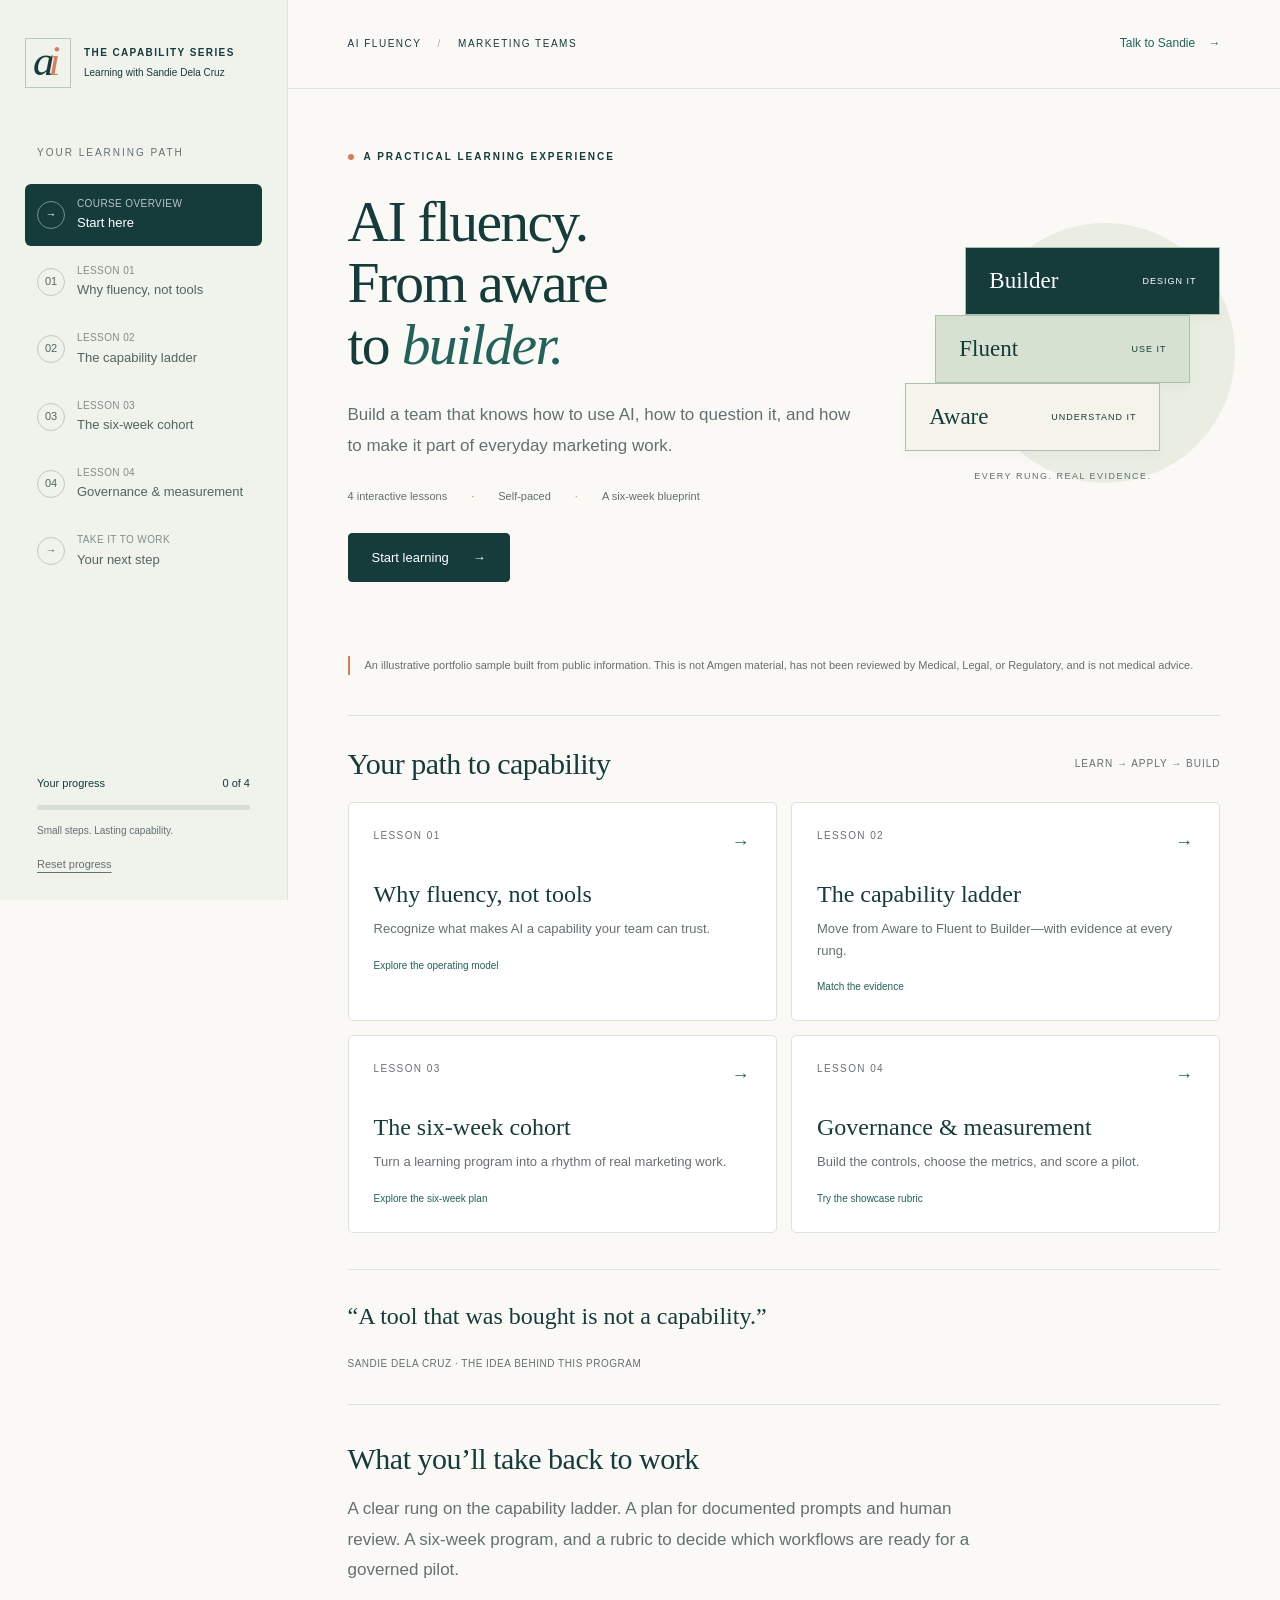
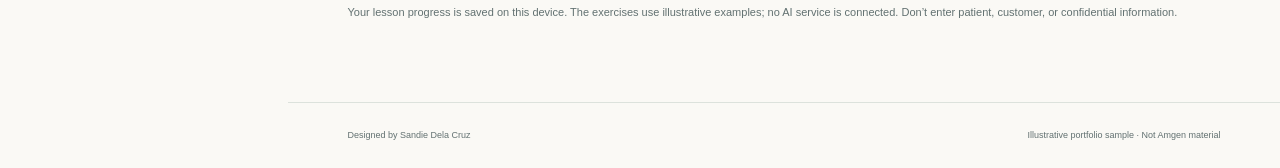
==== index.html @ 2adf2a3f "Add interactive AI fluency course ready for GitHub Pages" ====
<!doctype html>
<html lang="en">
<head>
  <meta charset="utf-8">
  <meta name="viewport" content="width=device-width, initial-scale=1">
  <meta name="theme-color" content="#153b3b">
  <meta name="description" content="An interactive learning experience for marketing teams: build AI fluency through practical workflows, human review, and measurable outcomes.">
  <title>AI Fluency for Marketing Teams · Sandie Dela Cruz</title>
  <link rel="stylesheet" href="styles.css">
  <script src="course.js" defer></script>
</head>
<body>
  <a class="skip-link" href="#main">Skip to lesson</a>
  <aside class="sidebar" aria-label="Course navigation">
    <a class="brand" href="#overview" aria-label="AI Fluency course overview"><span class="brand-mark" aria-hidden="true">a<span>i</span></span><span>THE CAPABILITY SERIES<small>Learning with Sandie Dela Cruz</small></span></a>
    <div class="course-label">YOUR LEARNING PATH</div>
    <nav id="lesson-nav" aria-label="Lessons"></nav>
    <div class="sidebar-bottom">
      <div class="progress-label"><span>Your progress</span><strong id="progress-count">0 of 4</strong></div>
      <progress id="course-progress" max="4" value="0" aria-label="Lessons completed"></progress>
      <p>Small steps. Lasting capability.</p>
      <button class="text-button" id="reset-progress">Reset progress</button>
    </div>
  </aside>
  <div class="workspace">
    <header class="topbar"><span>AI FLUENCY <span class="topbar-divider">/</span> MARKETING TEAMS</span><a href="mailto:sandiejotrina@gmail.com">Talk to Sandie <span aria-hidden="true">→</span></a></header>
    <main id="main" tabindex="-1"></main>
    <footer class="site-footer"><span>Designed by Sandie Dela Cruz</span><span>Illustrative portfolio sample · Not Amgen material</span></footer>
  </div>
  <div id="announcement" class="sr-only" role="status" aria-live="polite"></div>
  <dialog id="reset-dialog" aria-labelledby="reset-title"><h2 id="reset-title">Start fresh?</h2><p>This removes this course’s progress, answers, and action plan from this browser.</p><div class="button-row"><button class="button secondary" id="cancel-reset">Keep learning</button><button class="button" id="confirm-reset">Reset course</button></div></dialog>
</body>
</html>
---- styles.css ----
:root{--ink:#163b3b;--muted:#627171;--paper:#faf9f5;--white:#fff;--line:#dce2dc;--teal:#22625a;--mint:#e6eee6;--coral:#d97c5a;--serif:Georgia,'Times New Roman',serif;--sans:Inter,'Segoe UI',Arial,sans-serif}
*{box-sizing:border-box}body{margin:0;background:var(--paper);color:var(--ink);font:16px/1.65 var(--sans)}button,input,select,textarea{font:inherit}button,a,summary,select{touch-action:manipulation}button{cursor:pointer}a{color:var(--teal);text-underline-offset:4px}button:focus-visible,a:focus-visible,summary:focus-visible,select:focus-visible,textarea:focus-visible{outline:3px solid #ae5c3f;outline-offset:4px}button:disabled{cursor:default;opacity:.65}.skip-link{position:fixed;top:-100px;left:20px;z-index:10;padding:12px;background:white}.skip-link:focus{top:10px}.sidebar{width:288px;position:fixed;inset:0 auto 0 0;background:#f0f2ec;border-right:1px solid var(--line);padding:38px 25px 24px;display:flex;flex-direction:column;overflow-y:auto}.brand{display:flex;gap:13px;text-decoration:none;color:var(--ink);font-size:10px;font-weight:700;letter-spacing:1.4px;align-items:center}.brand small{display:block;font-size:10px;letter-spacing:0;font-weight:400;margin-top:4px}.brand-mark{font:italic 43px var(--serif);letter-spacing:-6px;width:46px;height:50px;border:1px solid #b8c9bd;line-height:44px;padding-left:7px}.brand-mark span{color:var(--coral)}.course-label{font-size:10px;letter-spacing:2px;color:var(--muted);margin:57px 12px 17px}.nav-item{display:flex;gap:12px;align-items:center;text-decoration:none;color:#536560;padding:13px 12px;border-radius:6px;margin:5px 0;font-size:13px;line-height:1.45}.nav-item:hover{background:#e6eae0}.nav-item.active{background:var(--ink);color:white}.nav-number{border:1px solid #becac1;min-width:28px;height:28px;border-radius:50%;display:grid;place-items:center;font-size:11px}.nav-item.active .nav-number{border-color:#75908a}.nav-item small{display:block;font-size:10px;opacity:.7;letter-spacing:.4px;margin-bottom:3px}.sidebar-bottom{margin-top:auto;padding:36px 12px 0}.progress-label{display:flex;justify-content:space-between;font-size:11px}.progress-label strong{font-weight:500}progress{width:100%;height:5px;border:0;background:#d7dfd5;border-radius:5px;display:block;margin:13px 0}progress::-webkit-progress-bar{background:#d7dfd5;border-radius:5px}progress::-webkit-progress-value{background:var(--teal);border-radius:5px}progress::-moz-progress-bar{background:var(--teal)}.sidebar-bottom p{font-size:10px;color:var(--muted)}.text-button{border:0;background:none;color:var(--muted);padding:0;text-decoration:underline;font-size:11px;text-underline-offset:4px}.workspace{margin-left:288px}.topbar{height:89px;border-bottom:1px solid var(--line);display:flex;align-items:center;justify-content:space-between;padding:0 6%;font-size:10px;letter-spacing:1.5px}.topbar a{font-size:12px;letter-spacing:0;text-decoration:none}.topbar a span{margin-left:10px}.topbar-divider{color:#a3b0a8;padding:0 12px}main{max-width:1180px;margin:auto;padding:60px 6% 70px;min-height:calc(100vh - 175px)}main:focus{outline:none}.eyebrow{font-size:10px;letter-spacing:2px;font-weight:650;text-transform:uppercase;display:flex;align-items:center;gap:10px;margin:0 0 25px}.eyebrow:before{content:'';height:6px;width:6px;border-radius:50%;background:var(--coral)}h1,h2,h3,p{margin-top:0}h1{font:normal clamp(38px,4.3vw,66px)/1.07 var(--serif);letter-spacing:-1.7px;max-width:760px;margin-bottom:25px}h1 em{font-weight:normal;color:var(--teal)}h2{font:normal 30px/1.22 var(--serif);letter-spacing:-.5px;margin-bottom:17px}h3{font-size:17px;line-height:1.4;margin-bottom:10px}.lead{max-width:655px;font-size:17px;color:var(--muted);line-height:1.8}.hero-meta{display:flex;gap:24px;flex-wrap:wrap;font-size:11px;margin:25px 0 28px;color:#5f716a}.hero-meta span+span:before{content:'·';margin-right:24px;color:var(--coral)}.button{display:inline-flex;align-items:center;justify-content:center;gap:24px;padding:13px 23px;background:var(--ink);color:white;border:1px solid var(--ink);border-radius:4px;text-decoration:none;font-size:13px;font-weight:500}.button:hover{background:#28534b}.button.secondary{background:transparent;color:var(--ink);border-color:#a6b7ac}.button.secondary:hover{background:var(--mint)}.button-row{display:flex;gap:12px;align-items:center;flex-wrap:wrap}.hero{padding-bottom:44px}.hero-layout{display:grid;grid-template-columns:1.5fr 1fr;gap:30px;align-items:center}.hero-layout h1{font-size:clamp(40px,4.5vw,68px)}.ladder-art{position:relative;min-height:315px;display:flex;flex-direction:column;justify-content:center;padding:25px 0 25px 22px}.ladder-art:before{content:'';position:absolute;width:260px;height:260px;max-width:100%;border-radius:50%;background:#e9ede2;z-index:-1;top:15px;right:-15px}.ladder-step{display:flex;justify-content:space-between;align-items:center;padding:20px 23px;border:1px solid #aebfae;font:23px var(--serif);box-shadow:0 7px 10px #25413506}.ladder-step small{font:9px var(--sans);letter-spacing:1px;text-transform:uppercase}.ladder-step:first-child{margin-left:60px;background:var(--ink);color:white}.ladder-step:nth-child(2){margin-left:30px;margin-right:30px;background:#d6e1d2}.ladder-step:nth-child(3){margin-right:60px;background:#f5f4eb}.art-caption{font-size:9px;letter-spacing:1.5px;text-align:center;margin:18px 0 0;color:var(--muted)}.notice{font-size:11px;line-height:1.7;color:#66716a;border-left:2px solid var(--coral);padding:0 0 0 15px;margin:30px 0}.section{margin-top:40px}.section-heading{display:flex;justify-content:space-between;align-items:center;margin-bottom:20px;border-top:1px solid var(--line);padding-top:30px}.section-heading h2{margin:0}.section-heading span{font-size:10px;letter-spacing:1px;color:var(--muted)}.lesson-grid{display:grid;grid-template-columns:1fr 1fr;gap:14px}.lesson-card{text-decoration:none;color:var(--ink);border:1px solid var(--line);border-radius:5px;padding:25px;background:var(--white);transition:transform .2s,border-color .2s}.lesson-card:hover{transform:translateY(-3px);border-color:#91a88f}.card-top{display:flex;justify-content:space-between;font-size:10px;letter-spacing:1.4px;color:var(--muted);margin-bottom:23px}.card-top .arrow{font-size:18px;color:var(--teal)}.lesson-card h3{font:24px var(--serif)}.lesson-card p{font-size:13px;color:var(--muted);margin-bottom:10px}.card-bottom{font-size:10px;color:var(--teal);margin-top:18px}.pullquote{border-top:1px solid var(--line);border-bottom:1px solid var(--line);padding:28px 0;margin:36px 0}.pullquote blockquote{font:24px/1.5 var(--serif);margin:0 0 15px}.pullquote cite{font-size:10px;font-style:normal;color:var(--muted);letter-spacing:.5px}.content-block{max-width:780px}.intro-statement{font:27px/1.45 var(--serif);margin:0 0 20px}.source{font-size:11px;color:var(--muted)}.source a{color:inherit}.callout{padding:23px 26px;background:var(--mint);border-radius:5px;margin:25px 0}.callout p:last-child{margin-bottom:0}.callout-label{font-size:10px;letter-spacing:1.5px;font-weight:700;margin-bottom:9px}.callout p{font-size:14px}.accordion{margin-top:20px}details{border-bottom:1px solid var(--line)}details:first-child{border-top:1px solid var(--line)}summary{list-style:none;cursor:pointer;font-size:14px;font-weight:600;padding:20px 35px 20px 0;position:relative}summary::-webkit-details-marker{display:none}summary:after{content:'+';font-size:22px;font-weight:400;position:absolute;right:5px;top:12px}details[open] summary:after{content:'−'}details p{font-size:14px;color:var(--muted);padding-right:25px}.quiz{background:white;border:1px solid var(--line);border-radius:6px;padding:28px;margin-top:38px}.quiz-tag{color:var(--teal);font-size:10px;font-weight:700;letter-spacing:1.5px;margin-bottom:15px}.quiz h2{font-size:25px}.quiz fieldset{border:0;padding:0;margin:0}.quiz legend{font:23px/1.4 var(--serif);margin-bottom:20px}.option{display:flex;align-items:flex-start;gap:12px;padding:13px 15px;border:1px solid var(--line);border-radius:4px;cursor:pointer;font-size:14px;margin-bottom:9px}.option:hover{border-color:#8ea99c;background:#f8faf6}.option:has(input:checked){border-color:var(--teal);background:var(--mint)}.option input{accent-color:var(--teal);margin-top:6px;flex-shrink:0}.feedback{padding:16px 18px;border-radius:4px;font-size:14px;margin-top:18px}.feedback:empty{display:none}.feedback.correct{background:#e4f0e3;color:#214b30}.feedback.incorrect{background:#fff0e7;color:#7c3923}.lesson-footer{border-top:1px solid var(--line);margin-top:40px;padding-top:25px}.lesson-footer p{font-size:12px;color:var(--muted)}.lesson-footer .button-row{justify-content:space-between}.rung-grid{display:grid;grid-template-columns:repeat(3,1fr);gap:12px;margin:28px 0}.rung{border:1px solid var(--line);background:white;border-top:3px solid #b9cdb3;padding:24px 20px;border-radius:4px}.rung:nth-child(2){border-top-color:#6f9985}.rung:nth-child(3){border-top-color:var(--ink)}.rung-number{font-size:10px;letter-spacing:1px;color:var(--muted)}.rung h3{font:28px var(--serif);margin:12px 0}.rung p{font-size:13px;color:var(--muted)}.evidence{border-top:1px solid var(--line);padding-top:15px;margin-top:20px;font-size:12px}.evidence strong{display:block;margin-bottom:5px;color:var(--teal)}.match-row{display:grid;grid-template-columns:1fr 140px;align-items:center;gap:20px;margin-bottom:14px;font-size:14px}.match-row select,.rubric-row select{padding:10px;border:1px solid #a6b7ac;background:#fff;border-radius:4px;color:var(--ink);width:100%}.week-tabs{display:flex;gap:7px;margin:25px 0 0;flex-wrap:wrap}.week-tabs button{background:transparent;color:var(--muted);border:1px solid var(--line);border-radius:4px;padding:11px 15px;font-size:12px}.week-tabs button[aria-selected=true]{background:var(--ink);color:white;border-color:var(--ink)}.week-panel{padding:30px;background:white;border:1px solid var(--line);border-radius:5px;margin-top:12px;min-height:250px}.week-panel h3{font:29px var(--serif)}.week-panel p{font-size:14px}.week-tag{font-size:10px;letter-spacing:1.5px;color:var(--teal);margin-bottom:10px}.session-list{list-style:none;padding:0}.session-list li{display:flex;gap:20px;border-bottom:1px solid var(--line);padding:12px 0;font-size:14px}.session-list strong{min-width:55px;color:var(--teal)}.controls{list-style:none;padding:0;counter-reset:controls}.controls li{counter-increment:controls;display:flex;gap:18px;margin:20px 0;font-size:14px}.controls li:before{content:'0' counter(controls);font:22px var(--serif);color:var(--teal);flex:0 0 28px}.controls strong{display:block;margin-bottom:3px}.controls p{margin:0;color:var(--muted)}.rubric{padding:26px;background:#eff2e9;border:1px solid var(--line);border-radius:5px;margin-top:25px}.rubric-row{display:grid;grid-template-columns:140px 1fr;gap:18px;align-items:center;margin:14px 0;font-size:13px}.score-box{display:flex;gap:22px;align-items:center;padding-top:20px;margin-top:22px;border-top:1px solid #bfcebd}.score-number{font:42px var(--serif);white-space:nowrap}.score-number small{font:15px var(--sans);color:var(--muted)}.score-result{font-size:13px}.score-result strong{display:block}.score-note{font-size:11px;color:var(--muted);margin-top:15px;margin-bottom:0}.table-scroll{overflow:auto;margin-top:24px}table{width:100%;border-collapse:collapse;font-size:11px;min-width:620px}th,td{text-align:left;padding:12px;border:1px solid var(--line);vertical-align:top}th{background:var(--mint)}.completion-banner{background:var(--ink);color:white;border-radius:6px;padding:30px;margin:30px 0}.completion-banner h2{color:#e5ebd9}.completion-banner p{font-size:14px}.completion-banner a{color:white}textarea{width:100%;min-height:115px;padding:15px;border:1px solid #a6b7ac;border-radius:4px;background:white;color:var(--ink);resize:vertical;margin:8px 0 15px}.field-label{font-size:13px;font-weight:600}.save-note{font-size:11px;color:var(--muted);margin:10px 0 20px}.resource-list{padding-left:20px;font-size:12px;color:var(--muted)}.resource-list li{margin:12px 0}.site-footer{border-top:1px solid var(--line);display:flex;justify-content:space-between;gap:20px;padding:25px 6%;font-size:9px;color:var(--muted)}.sr-only{position:absolute;width:1px;height:1px;padding:0;margin:-1px;overflow:hidden;clip:rect(0,0,0,0);white-space:nowrap;border:0}dialog{border:1px solid var(--line);border-radius:8px;max-width:460px;padding:30px;color:var(--ink);background:var(--paper)}dialog::backdrop{background:#163b3b70}.storage-warning{padding:12px 15px;background:#fff0e7;font-size:12px;margin-bottom:20px}.hidden{display:none!important}
@media(min-width:1500px){main{padding-top:80px}.sidebar{width:310px}.workspace{margin-left:310px}}
@media(max-width:1100px){.sidebar{width:245px;padding:28px 16px}.workspace{margin-left:245px}.hero-layout{grid-template-columns:1fr}.ladder-art{display:none}.rung-grid{grid-template-columns:1fr}.rung{padding:20px}.rung p{font-size:14px}.evidence{margin-top:12px;padding-top:12px}.rubric-row{grid-template-columns:110px 1fr}h1{font-size:46px}}
@media(max-width:700px){.sidebar{position:static;width:auto;padding:20px;border-right:0;border-bottom:1px solid var(--line);overflow:visible}.brand{font-size:9px}.brand small{font-size:9px}.course-label,.sidebar-bottom{display:none}#lesson-nav{display:flex;overflow-x:auto;gap:7px;margin-top:20px;padding:3px 3px 8px}.nav-item{flex-shrink:0;gap:8px;padding:10px;font-size:11px;margin:0}.nav-item small{display:none}.nav-item .nav-title{max-width:105px}.nav-number{min-width:23px;height:23px;font-size:10px}.workspace{margin:0}.topbar{height:57px;padding:0 22px;font-size:8px;letter-spacing:.7px}.topbar a{font-size:10px}.topbar-divider{padding:0 5px}main{padding:35px 23px 45px}.hero{padding-bottom:15px}h1,.hero-layout h1{font-size:43px;letter-spacing:-1.4px}.lead{font-size:15px}.eyebrow{font-size:9px;margin-bottom:20px}.hero-meta{gap:12px;font-size:10px}.hero-meta span+span:before{margin-right:12px}.lesson-grid{grid-template-columns:1fr}.lesson-card{padding:23px}.section-heading h2{font-size:25px}.section-heading span{font-size:8px}.pullquote blockquote{font-size:21px}.quiz{padding:20px}.quiz legend{font-size:21px}.match-row{grid-template-columns:1fr;gap:7px;margin-bottom:23px}.week-tabs{gap:5px}.week-tabs button{padding:9px 11px}.week-panel{padding:22px}.rubric{padding:20px}.rubric-row{grid-template-columns:1fr;gap:5px;margin-bottom:20px}.rubric-row select{font-size:12px}.score-box{gap:15px}.site-footer{flex-direction:column;gap:5px;padding:22px}.lesson-footer .button-row{align-items:stretch}.lesson-footer .button{font-size:12px}.completion-banner{padding:23px}.notice{font-size:10px}}
@media(prefers-reduced-motion:reduce){*{scroll-behavior:auto!important;transition:none!important}}
@media(max-width:700px){.sidebar-bottom{display:block;padding:8px 3px 0;margin:0}.sidebar-bottom p,.sidebar-bottom .text-button{display:none}.progress-label{font-size:10px}.sidebar-bottom progress{height:3px;margin:6px 0 0}}
@media print{.sidebar,.topbar,.site-footer,.button,.lesson-footer,.week-tabs,#reset-dialog{display:none}.workspace{margin:0}main{padding:0}.quiz,.rubric,.rung{break-inside:avoid}body{background:white;color:black}}
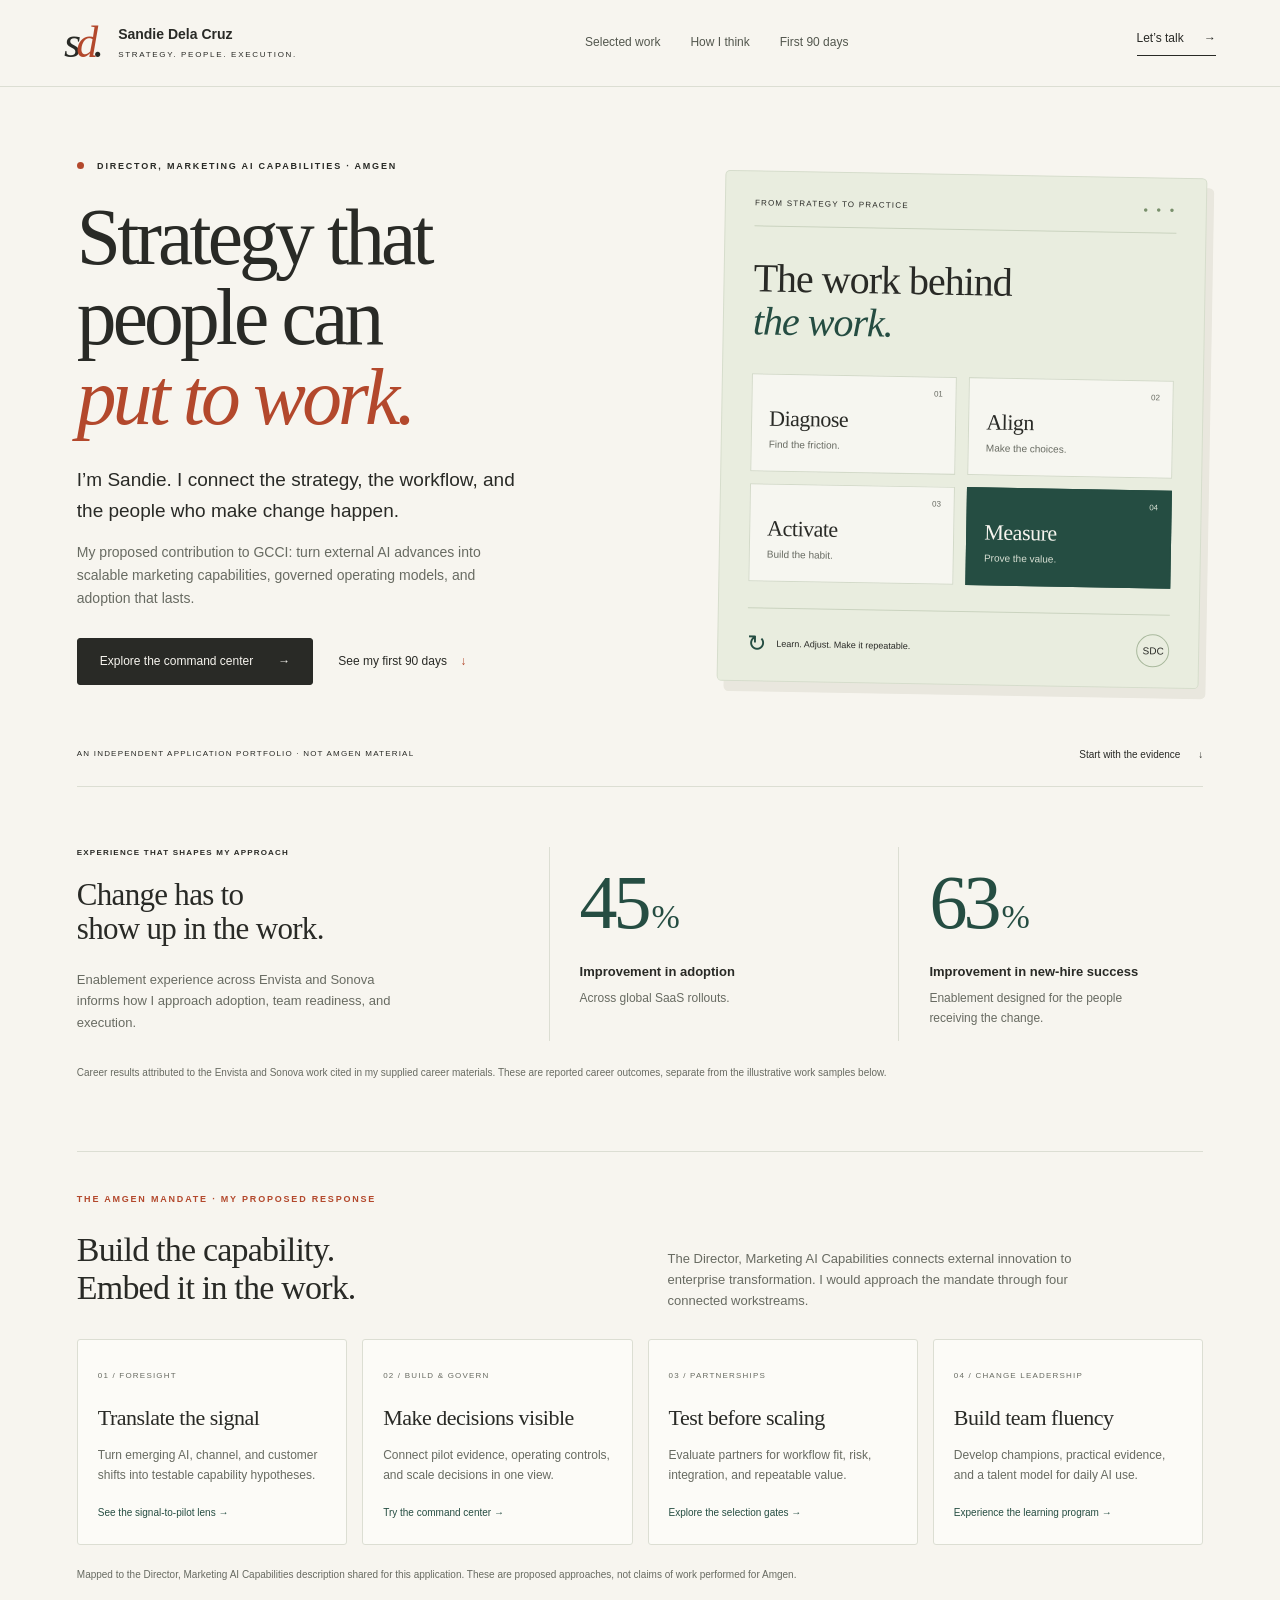
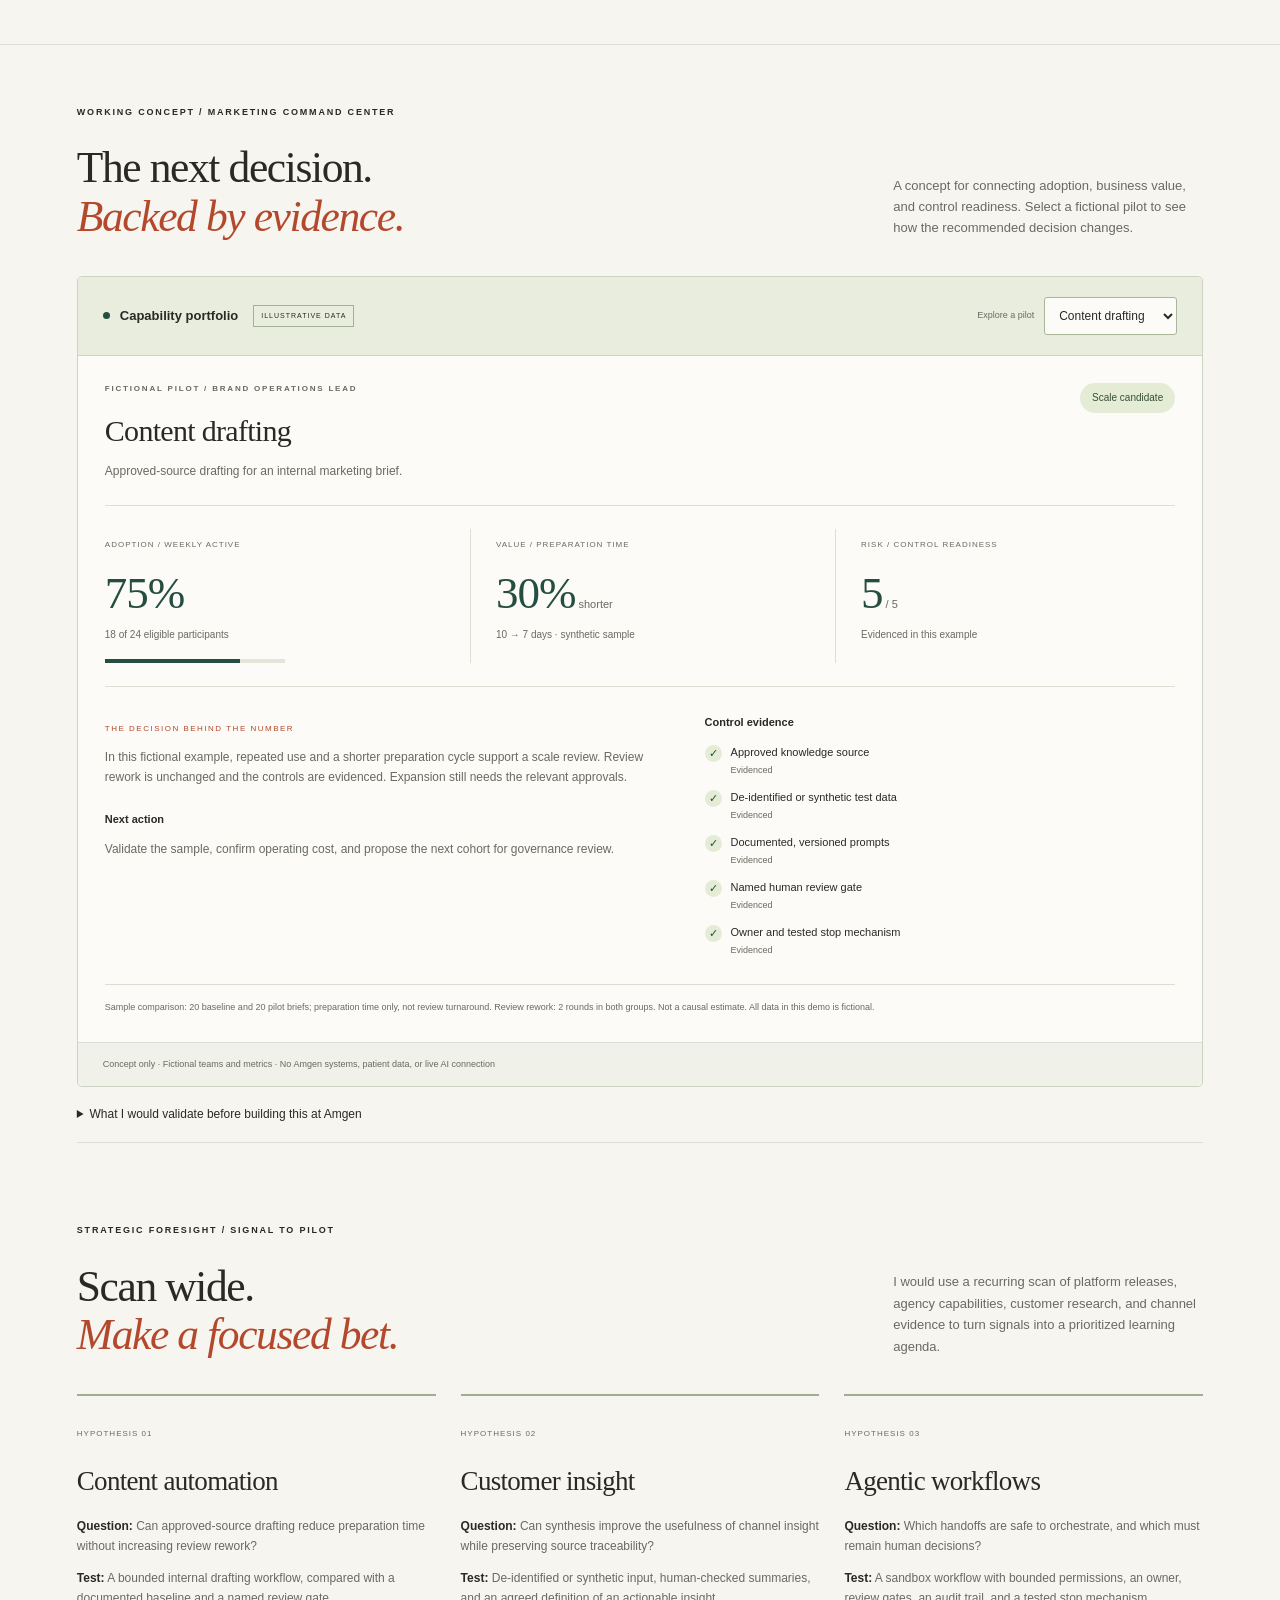
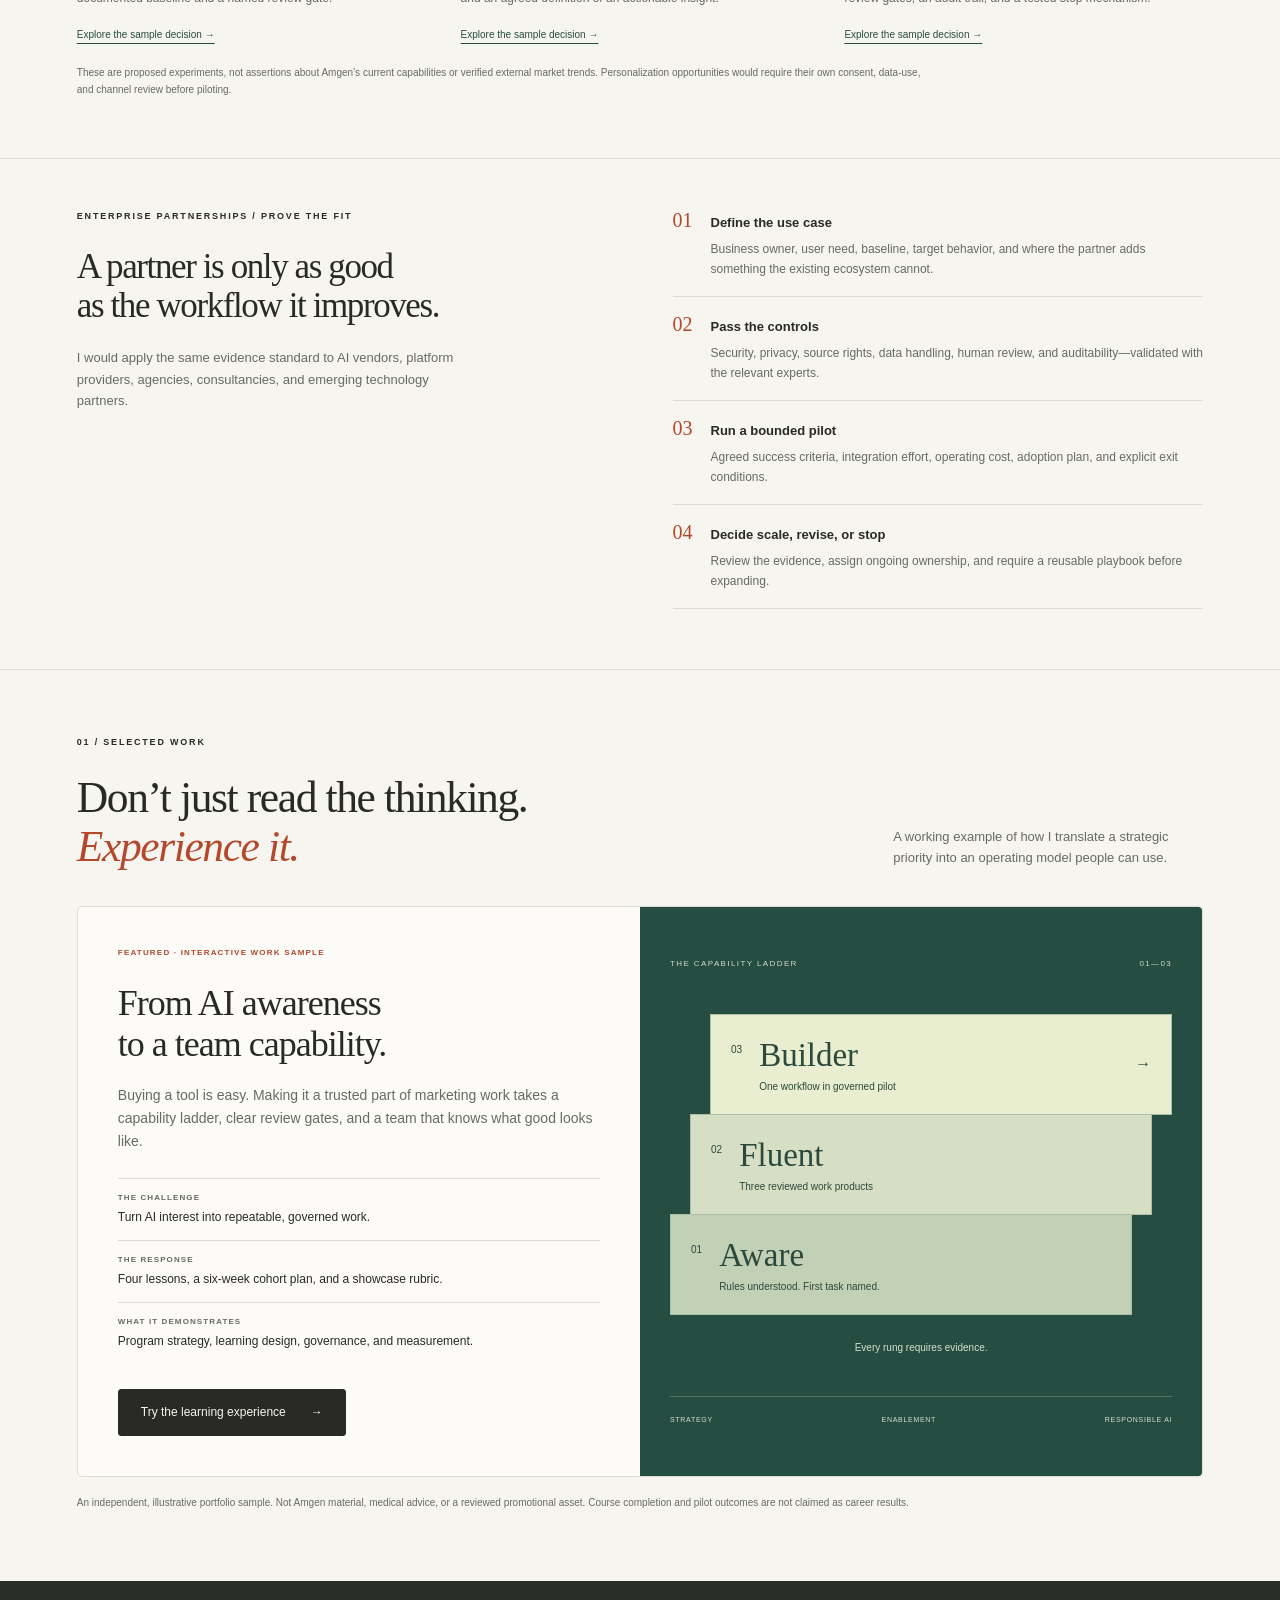
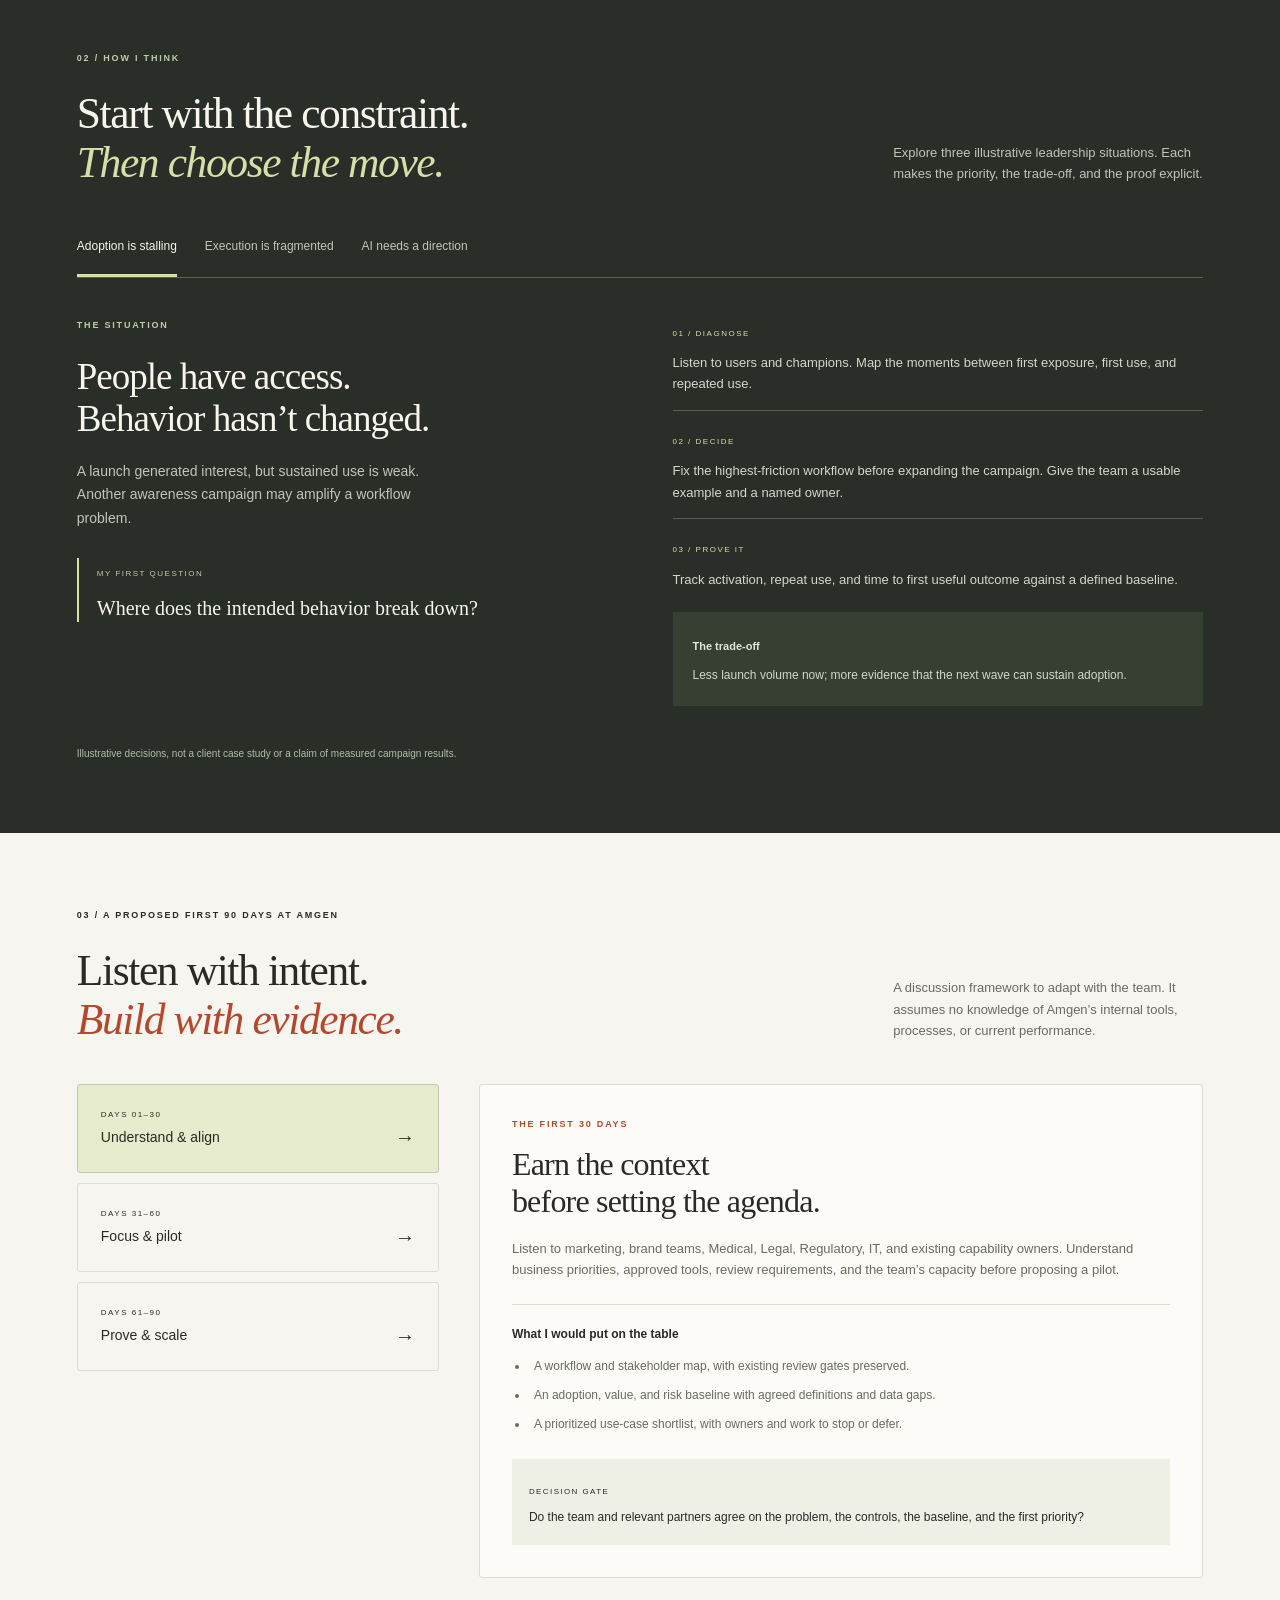
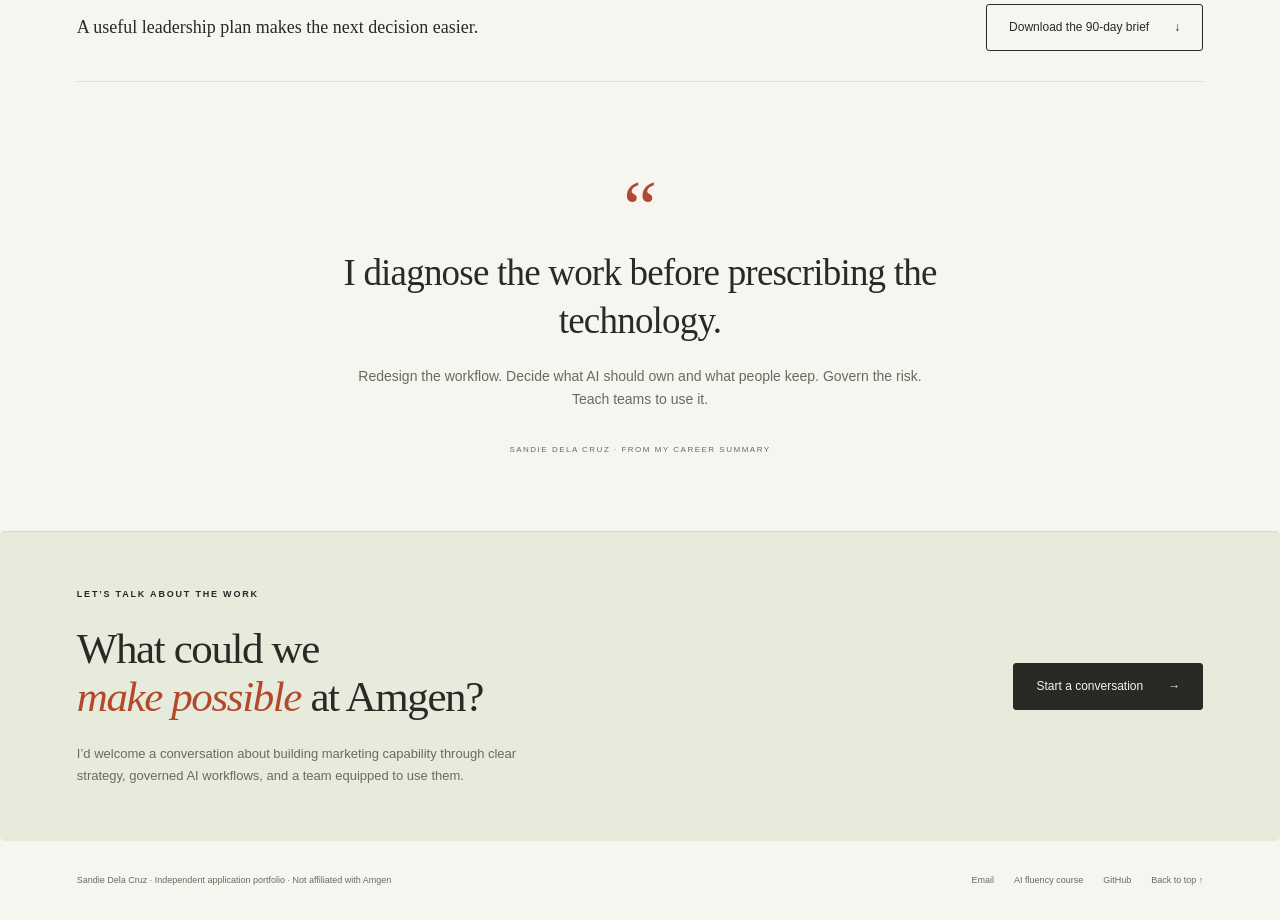
==== commit b0dd7e44: "Build Amgen marketing AI leadership portfolio with command center demo" ====
--- a/index.html
+++ b/index.html
@@ -3,31 +3,76 @@
 <head>
   <meta charset="utf-8">
   <meta name="viewport" content="width=device-width, initial-scale=1">
-  <meta name="theme-color" content="#153b3b">
-  <meta name="description" content="An interactive learning experience for marketing teams: build AI fluency through practical workflows, human review, and measurable outcomes.">
-  <title>AI Fluency for Marketing Teams · Sandie Dela Cruz</title>
-  <link rel="stylesheet" href="styles.css">
-  <script src="course.js" defer></script>
+  <meta name="theme-color" content="#292a26">
+  <meta name="description" content="Sandie Dela Cruz's independent marketing leadership portfolio for Amgen: AI fluency, governed execution, measurable adoption, and a proposed first-90-days plan.">
+  <title>Sandie Dela Cruz | Director, Marketing AI Capabilities · Amgen Portfolio</title>
+  <link rel="stylesheet" href="portfolio.css">
+  <script src="portfolio.js" defer></script>
 </head>
 <body>
-  <a class="skip-link" href="#main">Skip to lesson</a>
-  <aside class="sidebar" aria-label="Course navigation">
-    <a class="brand" href="#overview" aria-label="AI Fluency course overview"><span class="brand-mark" aria-hidden="true">a<span>i</span></span><span>THE CAPABILITY SERIES<small>Learning with Sandie Dela Cruz</small></span></a>
-    <div class="course-label">YOUR LEARNING PATH</div>
-    <nav id="lesson-nav" aria-label="Lessons"></nav>
-    <div class="sidebar-bottom">
-      <div class="progress-label"><span>Your progress</span><strong id="progress-count">0 of 4</strong></div>
-      <progress id="course-progress" max="4" value="0" aria-label="Lessons completed"></progress>
-      <p>Small steps. Lasting capability.</p>
-      <button class="text-button" id="reset-progress">Reset progress</button>
-    </div>
-  </aside>
-  <div class="workspace">
-    <header class="topbar"><span>AI FLUENCY <span class="topbar-divider">/</span> MARKETING TEAMS</span><a href="mailto:sandiejotrina@gmail.com">Talk to Sandie <span aria-hidden="true">→</span></a></header>
-    <main id="main" tabindex="-1"></main>
-    <footer class="site-footer"><span>Designed by Sandie Dela Cruz</span><span>Illustrative portfolio sample · Not Amgen material</span></footer>
-  </div>
-  <div id="announcement" class="sr-only" role="status" aria-live="polite"></div>
-  <dialog id="reset-dialog" aria-labelledby="reset-title"><h2 id="reset-title">Start fresh?</h2><p>This removes this course’s progress, answers, and action plan from this browser.</p><div class="button-row"><button class="button secondary" id="cancel-reset">Keep learning</button><button class="button" id="confirm-reset">Reset course</button></div></dialog>
+  <a class="skip" href="#main">Skip to content</a>
+  <header class="header">
+    <a href="#top" class="identity" aria-label="Sandie Dela Cruz, homepage"><span class="monogram" aria-hidden="true">s<span>d</span>.</span><span>Sandie Dela Cruz<small>STRATEGY. PEOPLE. EXECUTION.</small></span></a>
+    <nav aria-label="Main navigation"><a href="#work">Selected work</a><a href="#approach">How I think</a><a href="#first-90">First 90 days</a></nav>
+    <a class="contact-link" href="mailto:sandiejotrina@gmail.com">Let’s talk <span aria-hidden="true">→</span></a>
+  </header>
+  <main id="main">
+    <section class="hero section-wrap" id="top">
+      <div class="hero-copy"><p class="eyebrow"><span class="dot"></span> DIRECTOR, MARKETING AI CAPABILITIES · AMGEN</p><h1>Strategy that<br>people can<br><em>put to work.</em></h1><p class="hero-intro">I’m Sandie. I connect the strategy, the workflow, and the people who make change happen.</p><p class="hero-sub">My proposed contribution to GCCI: turn external AI advances into scalable marketing capabilities, governed operating models, and adoption that lasts.</p><div class="actions"><a class="button primary" href="#command-center">Explore the command center <span aria-hidden="true">→</span></a><a class="quiet-link" href="#first-90">See my first 90 days <span aria-hidden="true">↓</span></a></div></div>
+      <div class="strategy-board" aria-label="My operating model: diagnose, align, activate, and measure">
+        <div class="board-header"><span>FROM STRATEGY TO PRACTICE</span><span class="board-signal" aria-hidden="true">● ● ●</span></div>
+        <div class="board-title">The work behind<br><em>the work.</em></div>
+        <div class="board-flow"><div><span>01</span><h2>Diagnose</h2><p>Find the friction.</p></div><div><span>02</span><h2>Align</h2><p>Make the choices.</p></div><div><span>03</span><h2>Activate</h2><p>Build the habit.</p></div><div><span>04</span><h2>Measure</h2><p>Prove the value.</p></div></div>
+        <div class="board-footer"><span class="loop-icon" aria-hidden="true">↻</span><p>Learn. Adjust. Make it repeatable.</p><span class="board-stamp">SDC</span></div>
+      </div>
+      <div class="hero-foot"><span>AN INDEPENDENT APPLICATION PORTFOLIO · NOT AMGEN MATERIAL</span><a href="#evidence">Start with the evidence <span aria-hidden="true">↓</span></a></div>
+    </section>
+
+    <section class="evidence section-wrap" id="evidence" aria-labelledby="evidence-title">
+      <div class="evidence-intro"><p class="eyebrow">EXPERIENCE THAT SHAPES MY APPROACH</p><h2 id="evidence-title">Change has to<br>show up in the work.</h2><p>Enablement experience across Envista and Sonova informs how I approach adoption, team readiness, and execution.</p></div>
+      <div class="result"><strong>45<span>%</span></strong><h3>Improvement in adoption</h3><p>Across global SaaS rollouts.</p></div>
+      <div class="result"><strong>63<span>%</span></strong><h3>Improvement in new-hire success</h3><p>Enablement designed for the people receiving the change.</p></div>
+      <p class="evidence-note">Career results attributed to the Envista and Sonova work cited in my supplied career materials. These are reported career outcomes, separate from the illustrative work samples below.</p>
+    </section>
+
+    <section class="role-fit section-wrap" aria-labelledby="role-fit-title"><div class="fit-heading"><p class="eyebrow">THE AMGEN MANDATE · MY PROPOSED RESPONSE</p><h2 id="role-fit-title">Build the capability.<br>Embed it in the work.</h2><p>The Director, Marketing AI Capabilities connects external innovation to enterprise transformation. I would approach the mandate through four connected workstreams.</p></div><div class="fit-cards"><a href="#foresight"><span>01 / FORESIGHT</span><h3>Translate the signal</h3><p>Turn emerging AI, channel, and customer shifts into testable capability hypotheses.</p><strong>See the signal-to-pilot lens →</strong></a><a href="#command-center"><span>02 / BUILD & GOVERN</span><h3>Make decisions visible</h3><p>Connect pilot evidence, operating controls, and scale decisions in one view.</p><strong>Try the command center →</strong></a><a href="#partners"><span>03 / PARTNERSHIPS</span><h3>Test before scaling</h3><p>Evaluate partners for workflow fit, risk, integration, and repeatable value.</p><strong>Explore the selection gates →</strong></a><a href="ai-fluency/"><span>04 / CHANGE LEADERSHIP</span><h3>Build team fluency</h3><p>Develop champions, practical evidence, and a talent model for daily AI use.</p><strong>Experience the learning program →</strong></a></div><p class="evidence-note">Mapped to the Director, Marketing AI Capabilities description shared for this application. These are proposed approaches, not claims of work performed for Amgen.</p></section>
+
+    <section class="command-section section-wrap" id="command-center" aria-labelledby="command-title"><div class="section-heading"><div><p class="eyebrow">WORKING CONCEPT / MARKETING COMMAND CENTER</p><h2 id="command-title">The next decision.<br><em>Backed by evidence.</em></h2></div><p>A concept for connecting adoption, business value, and control readiness. Select a fictional pilot to see how the recommended decision changes.</p></div>
+      <div class="command-demo"><div class="command-top"><div><span class="live-dot" aria-hidden="true"></span><strong>Capability portfolio</strong><span class="demo-badge">ILLUSTRATIVE DATA</span></div><label for="pilot-select">Explore a pilot <select id="pilot-select"><option value="content">Content drafting</option><option value="insight">Insight synthesis</option><option value="agent">Agentic workflow</option></select></label></div>
+      <div class="command-body" id="pilot-results" aria-live="polite"><p class="no-js-message">Enable JavaScript to explore the fictional pilot data and decision recommendations.</p></div>
+      <div class="command-bottom">Concept only · Fictional teams and metrics · No Amgen systems, patient data, or live AI connection</div></div>
+      <details class="concept-details"><summary>What I would validate before building this at Amgen</summary><p>Start with decision owners, existing architecture, data permissions, metric definitions, and integration requirements. Partner with commercial, digital, Medical, technology, and operations teams before defining scope. For Neural Nexis, I would clarify the initiative’s mandate and dependencies, then advise on marketing use cases, review gates, and adoption—not assume its architecture or ownership.</p></details>
+    </section>
+
+    <section class="foresight section-wrap" id="foresight" aria-labelledby="foresight-title"><div class="section-heading"><div><p class="eyebrow">STRATEGIC FORESIGHT / SIGNAL TO PILOT</p><h2 id="foresight-title">Scan wide.<br><em>Make a focused bet.</em></h2></div><p>I would use a recurring scan of platform releases, agency capabilities, customer research, and channel evidence to turn signals into a prioritized learning agenda.</p></div><div class="signal-grid"><article><span>HYPOTHESIS 01</span><h3>Content automation</h3><p><strong>Question:</strong> Can approved-source drafting reduce preparation time without increasing review rework?</p><p><strong>Test:</strong> A bounded internal drafting workflow, compared with a documented baseline and a named review gate.</p><a href="#command-center" data-open-pilot="content">Explore the sample decision →</a></article><article><span>HYPOTHESIS 02</span><h3>Customer insight</h3><p><strong>Question:</strong> Can synthesis improve the usefulness of channel insight while preserving source traceability?</p><p><strong>Test:</strong> De-identified or synthetic input, human-checked summaries, and an agreed definition of an actionable insight.</p><a href="#command-center" data-open-pilot="insight">Explore the sample decision →</a></article><article><span>HYPOTHESIS 03</span><h3>Agentic workflows</h3><p><strong>Question:</strong> Which handoffs are safe to orchestrate, and which must remain human decisions?</p><p><strong>Test:</strong> A sandbox workflow with bounded permissions, an owner, review gates, an audit trail, and a tested stop mechanism.</p><a href="#command-center" data-open-pilot="agent">Explore the sample decision →</a></article></div><p class="sample-note">These are proposed experiments, not assertions about Amgen’s current capabilities or verified external market trends. Personalization opportunities would require their own consent, data-use, and channel review before piloting.</p></section>
+
+    <section class="partner-section section-wrap" id="partners" aria-labelledby="partner-title"><div class="partner-intro"><p class="eyebrow">ENTERPRISE PARTNERSHIPS / PROVE THE FIT</p><h2 id="partner-title">A partner is only as good<br>as the workflow it improves.</h2><p>I would apply the same evidence standard to AI vendors, platform providers, agencies, consultancies, and emerging technology partners.</p></div><ol class="partner-gates"><li><strong>Define the use case</strong><p>Business owner, user need, baseline, target behavior, and where the partner adds something the existing ecosystem cannot.</p></li><li><strong>Pass the controls</strong><p>Security, privacy, source rights, data handling, human review, and auditability—validated with the relevant experts.</p></li><li><strong>Run a bounded pilot</strong><p>Agreed success criteria, integration effort, operating cost, adoption plan, and explicit exit conditions.</p></li><li><strong>Decide scale, revise, or stop</strong><p>Review the evidence, assign ongoing ownership, and require a reusable playbook before expanding.</p></li></ol></section>
+
+    <section class="work section-wrap" id="work" aria-labelledby="work-title">
+      <div class="section-heading"><div><p class="eyebrow">01 / SELECTED WORK</p><h2 id="work-title">Don’t just read the thinking.<br><em>Experience it.</em></h2></div><p>A working example of how I translate a strategic priority into an operating model people can use.</p></div>
+      <article class="featured-work"><div class="work-copy"><p class="eyebrow">FEATURED · INTERACTIVE WORK SAMPLE</p><h3>From AI awareness<br>to a team capability.</h3><p>Buying a tool is easy. Making it a trusted part of marketing work takes a capability ladder, clear review gates, and a team that knows what good looks like.</p><dl class="work-details"><div><dt>THE CHALLENGE</dt><dd>Turn AI interest into repeatable, governed work.</dd></div><div><dt>THE RESPONSE</dt><dd>Four lessons, a six-week cohort plan, and a showcase rubric.</dd></div><div><dt>WHAT IT DEMONSTRATES</dt><dd>Program strategy, learning design, governance, and measurement.</dd></div></dl><a class="button primary" href="ai-fluency/">Try the learning experience <span aria-hidden="true">→</span></a></div><div class="work-visual"><div class="visual-label"><span>THE CAPABILITY LADDER</span><span>01—03</span></div><div class="capability-rung builder"><span>03</span><div>Builder<small>One workflow in governed pilot</small></div><span aria-hidden="true">→</span></div><div class="capability-rung fluent"><span>02</span><div>Fluent<small>Three reviewed work products</small></div></div><div class="capability-rung aware"><span>01</span><div>Aware<small>Rules understood. First task named.</small></div></div><p>Every rung requires evidence.</p><div class="visual-tags"><span>STRATEGY</span><span>ENABLEMENT</span><span>RESPONSIBLE AI</span></div></div></article>
+      <p class="sample-note">An independent, illustrative portfolio sample. Not Amgen material, medical advice, or a reviewed promotional asset. Course completion and pilot outcomes are not claimed as career results.</p>
+    </section>
+
+    <section class="approach-band" id="approach"><div class="section-wrap"><div class="section-heading"><div><p class="eyebrow">02 / HOW I THINK</p><h2>Start with the constraint.<br><em>Then choose the move.</em></h2></div><p>Explore three illustrative leadership situations. Each makes the priority, the trade-off, and the proof explicit.</p></div>
+      <div class="scenario-tabs" role="tablist" aria-label="Marketing leadership situations"><button id="scenario-tab-adoption" role="tab" aria-selected="true" aria-controls="scenario-panel" data-scenario="adoption">Adoption is stalling</button><button id="scenario-tab-alignment" role="tab" aria-selected="false" aria-controls="scenario-panel" tabindex="-1" data-scenario="alignment">Execution is fragmented</button><button id="scenario-tab-ai" role="tab" aria-selected="false" aria-controls="scenario-panel" tabindex="-1" data-scenario="ai">AI needs a direction</button></div>
+      <div class="scenario-panel" id="scenario-panel" role="tabpanel" aria-labelledby="scenario-tab-adoption" tabindex="0">
+        <div class="scenario-question"><p class="eyebrow">THE SITUATION</p><h3>People have access.<br>Behavior hasn’t changed.</h3><p>A launch generated interest, but sustained use is weak. Another awareness campaign may amplify a workflow problem.</p><div class="decision"><span>MY FIRST QUESTION</span><p>Where does the intended behavior break down?</p></div></div>
+        <div class="scenario-response"><div><span class="step-label">01 / DIAGNOSE</span><p>Listen to users and champions. Map the moments between first exposure, first use, and repeated use.</p></div><div><span class="step-label">02 / DECIDE</span><p>Fix the highest-friction workflow before expanding the campaign. Give the team a usable example and a named owner.</p></div><div><span class="step-label">03 / PROVE IT</span><p>Track activation, repeat use, and time to first useful outcome against a defined baseline.</p></div><div class="tradeoff"><strong>The trade-off</strong><p>Less launch volume now; more evidence that the next wave can sustain adoption.</p></div></div>
+      </div>
+      <p class="demo-note">Illustrative decisions, not a client case study or a claim of measured campaign results.</p>
+    </div></section>
+
+    <section class="first-90 section-wrap" id="first-90" aria-labelledby="plan-title"><div class="section-heading"><div><p class="eyebrow">03 / A PROPOSED FIRST 90 DAYS AT AMGEN</p><h2 id="plan-title">Listen with intent.<br><em>Build with evidence.</em></h2></div><p>A discussion framework to adapt with the team. It assumes no knowledge of Amgen’s internal tools, processes, or current performance.</p></div>
+      <div class="plan-layout"><div class="phase-tabs" role="tablist" aria-label="First ninety days"><button role="tab" id="phase-tab-0" aria-selected="true" aria-controls="phase-panel" data-phase="0"><span>DAYS 01–30</span><strong>Understand & align</strong><span aria-hidden="true">→</span></button><button role="tab" id="phase-tab-1" aria-selected="false" aria-controls="phase-panel" tabindex="-1" data-phase="1"><span>DAYS 31–60</span><strong>Focus & pilot</strong><span aria-hidden="true">→</span></button><button role="tab" id="phase-tab-2" aria-selected="false" aria-controls="phase-panel" tabindex="-1" data-phase="2"><span>DAYS 61–90</span><strong>Prove & scale</strong><span aria-hidden="true">→</span></button></div>
+      <div class="phase-panel" id="phase-panel" role="tabpanel" aria-labelledby="phase-tab-0" tabindex="0"><p class="eyebrow">THE FIRST 30 DAYS</p><h3>Earn the context<br>before setting the agenda.</h3><p>Listen to marketing, brand teams, Medical, Legal, Regulatory, IT, and existing capability owners. Understand business priorities, approved tools, review requirements, and the team’s capacity before proposing a pilot.</p><div class="phase-output"><h4>What I would put on the table</h4><ul><li>A workflow and stakeholder map, with existing review gates preserved.</li><li>An adoption, value, and risk baseline with agreed definitions and data gaps.</li><li>A prioritized use-case shortlist, with owners and work to stop or defer.</li></ul></div><div class="gate"><span>DECISION GATE</span><p>Do the team and relevant partners agree on the problem, the controls, the baseline, and the first priority?</p></div></div></div>
+      <div class="plan-download"><p>A useful leadership plan makes the next decision easier.</p><button class="button secondary" id="download-brief" type="button">Download the 90-day brief <span aria-hidden="true">↓</span></button><p class="download-status" id="download-status" role="status"></p></div>
+    </section>
+
+    <section class="principle section-wrap"><span class="quote-mark" aria-hidden="true">“</span><blockquote>I diagnose the work before prescribing the technology.</blockquote><p>Redesign the workflow. Decide what AI should own and what people keep. Govern the risk. Teach teams to use it.</p><span class="quote-credit">SANDIE DELA CRUZ · FROM MY CAREER SUMMARY</span></section>
+    <section class="contact section-wrap" id="contact"><div><p class="eyebrow">LET’S TALK ABOUT THE WORK</p><h2>What could we<br><em>make possible</em> at Amgen?</h2><p>I’d welcome a conversation about building marketing capability through clear strategy, governed AI workflows, and a team equipped to use them.</p></div><a href="mailto:sandiejotrina@gmail.com" class="button primary">Start a conversation <span aria-hidden="true">→</span></a></section>
+  </main>
+  <footer class="footer section-wrap"><span>Sandie Dela Cruz · Independent application portfolio · Not affiliated with Amgen</span><div><a href="mailto:sandiejotrina@gmail.com">Email</a><a href="ai-fluency/">AI fluency course</a><a href="https://github.com/sandiejotrina/AI">GitHub</a><a href="#top">Back to top ↑</a></div></footer>
+  <noscript><p class="noscript-note">This portfolio works without JavaScript. Interactive scenario and timeline tabs require JavaScript; the first scenario and first 30-day plan are shown above. The full learning experience also requires JavaScript.</p></noscript>
 </body>
 </html>
--- a/portfolio.css
+++ b/portfolio.css
@@ -0,0 +1,11 @@
+:root{--paper:#f7f5ef;--ink:#292a26;--muted:#686b62;--line:#dcded3;--orange:#b3482c;--lime:#e5ebcc;--green:#254d42;--serif:Georgia,'Times New Roman',serif;--sans:'Segoe UI',Arial,sans-serif}*{box-sizing:border-box}html{scroll-behavior:smooth;scroll-padding-top:110px}body{margin:0;font:16px/1.65 var(--sans);background:var(--paper);color:var(--ink)}a{color:inherit;text-underline-offset:5px}button{font:inherit;cursor:pointer}button,a{touch-action:manipulation}a:focus-visible,button:focus-visible,[tabindex="0"]:focus-visible{outline:3px solid var(--orange);outline-offset:5px}button:hover,a:hover{transition:background .15s,color .15s}h1,h2,h3,h4,p{margin-top:0}h1,h2,h3{font-family:var(--serif);font-weight:400}h2{font-size:clamp(32px,3.4vw,48px);line-height:1.12;letter-spacing:-1.4px;margin-bottom:22px}em{font-weight:400;color:var(--orange)}.section-wrap{max-width:1360px;padding-left:6%;padding-right:6%;margin:auto}.header{display:flex;align-items:center;justify-content:space-between;gap:24px;padding:23px 5%;border-bottom:1px solid var(--line);background:var(--paper);position:sticky;top:0;z-index:10}.identity{display:flex;gap:14px;align-items:center;font-size:14px;text-decoration:none;font-weight:600;line-height:1.3}.identity small{font-size:8px;letter-spacing:1.7px;display:block;font-weight:400;margin-top:7px}.monogram{font:italic 44px/.9 var(--serif);letter-spacing:-5px;padding-right:5px}.monogram span{color:var(--orange)}.header nav{display:flex;gap:30px}.header nav a{font-size:12px;text-decoration:none;color:#53574e}.header nav a:hover{color:var(--orange)}.contact-link{font-size:12px;text-decoration:none;border-bottom:1px solid var(--ink);padding-bottom:6px}.contact-link span{margin-left:17px}.skip{position:fixed;top:-100px;left:20px;z-index:30;padding:12px;background:white}.skip:focus{top:10px}.eyebrow{font-size:9px;letter-spacing:1.8px;font-weight:600;line-height:1.6;margin-bottom:24px}.dot{display:inline-block;width:7px;height:7px;background:var(--orange);border-radius:50%;margin-right:9px}.hero{padding-top:72px;display:grid;grid-template-columns:1.2fr 1fr;gap:0 65px}.hero h1{font-size:clamp(58px,6.2vw,88px);line-height:1.01;letter-spacing:-3.8px;margin:0 0 28px}.hero-intro{max-width:440px;font-size:19px;line-height:1.6;margin-bottom:15px}.hero-sub{max-width:420px;font-size:14px;color:var(--muted);margin-bottom:28px}.actions{display:flex;gap:25px;align-items:center;flex-wrap:wrap}.button{display:inline-flex;align-items:center;justify-content:center;gap:25px;border:1px solid var(--ink);padding:14px 22px;border-radius:3px;text-decoration:none;font-size:12px;line-height:1.4;font-weight:500}.button.primary{background:var(--ink);color:var(--paper)}.button.primary:hover{background:var(--green)}.button.secondary{background:transparent;color:var(--ink)}.button.secondary:hover{background:var(--lime)}.quiet-link{font-size:12px;text-decoration:none}.quiet-link span{margin-left:10px;color:var(--orange)}.strategy-board{background:#e9eddf;border:1px solid #d6ddcc;border-radius:5px;margin-top:14px;align-self:center;padding:25px 29px 0;transform:rotate(1deg);box-shadow:7px 10px 0 #e9e7de}.board-header{display:flex;justify-content:space-between;font-size:8px;letter-spacing:1.2px;border-bottom:1px solid #cad3bf;padding-bottom:16px}.board-signal{color:#79906c;letter-spacing:3px}.board-title{font:40px/1.08 var(--serif);letter-spacing:-1px;margin:30px 0}.board-title em{color:var(--green)}.board-flow{display:grid;grid-template-columns:1fr 1fr;gap:12px;margin-bottom:26px}.board-flow>div{position:relative;background:#f6f6f0;border:1px solid #d3dac9;padding:17px}.board-flow>div>span{font-size:8px;color:var(--muted);position:absolute;right:13px;top:10px}.board-flow h2{font-size:22px;letter-spacing:-.5px;margin:15px 0 6px}.board-flow p{font-size:10px;color:var(--muted);margin:0}.board-flow>div:last-child{background:var(--green);color:var(--paper);border-color:var(--green)}.board-flow>div:last-child p,.board-flow>div:last-child>span{color:#d8e0d4}.board-footer{display:flex;align-items:center;gap:10px;border-top:1px solid #cad3bf;padding:17px 0}.board-footer p{font-size:9px;margin:0}.loop-icon{font-size:23px;color:var(--green)}.board-stamp{margin-left:auto;font-size:10px;border:1px solid #a9b99d;border-radius:50%;width:33px;height:33px;display:grid;place-items:center}.hero-foot{grid-column:1/-1;display:flex;justify-content:space-between;gap:20px;font-size:8px;letter-spacing:1.2px;border-bottom:1px solid var(--line);padding:48px 0 22px;margin-top:14px}.hero-foot a{font-size:10px;letter-spacing:0;text-decoration:none}.hero-foot a span{margin-left:15px}.evidence{display:grid;grid-template-columns:1.4fr 1fr 1fr;gap:20px 45px;padding-top:60px;padding-bottom:55px}.evidence h2{font-size:31px;letter-spacing:-.7px}.evidence-intro .eyebrow{font-size:8px;letter-spacing:1.2px;margin-bottom:18px}.evidence-intro p:not(.eyebrow){font-size:13px;color:var(--muted);max-width:330px;margin-bottom:0}.result{border-left:1px solid var(--line);padding-left:30px;padding-top:4px}.result strong{display:block;font:76px/1.2 var(--serif);letter-spacing:-4px;color:var(--green);margin:6px 0 15px}.result strong span{font-size:34px;margin-left:4px;letter-spacing:-1px}.result h3{font:600 13px/1.4 var(--sans);margin-bottom:8px}.result p{font-size:12px;color:var(--muted);max-width:220px}.evidence-note{grid-column:1/-1;font-size:10px;color:var(--muted);margin:0;padding-top:4px;max-width:880px}.work{padding-top:65px;padding-bottom:70px;border-top:1px solid var(--line)}.section-heading{display:flex;gap:55px;justify-content:space-between;align-items:end;margin-bottom:35px}.section-heading h2{margin-bottom:0}.section-heading>p{max-width:310px;font-size:13px;color:var(--muted);margin:0 0 2px}.featured-work{display:grid;grid-template-columns:1fr 1fr;border:1px solid var(--line);border-radius:5px;overflow:hidden;background:#fcfbf7}.work-copy{padding:40px}.work-copy .eyebrow{font-size:8px;letter-spacing:1.2px;color:var(--orange)}.work-copy h3{font-size:36px;line-height:1.12;letter-spacing:-1px;margin-bottom:20px}.work-copy>p:not(.eyebrow){font-size:14px;color:var(--muted)}.work-details{margin:25px 0}.work-details>div{padding:12px 0;border-top:1px solid var(--line)}.work-details dt{font-size:8px;font-weight:600;letter-spacing:1.1px;color:var(--muted);margin-bottom:4px}.work-details dd{font-size:12px;margin:0}.work-visual{padding:42px 30px;background:var(--green);color:#f3f5e9;display:flex;justify-content:center;flex-direction:column}.visual-label{display:flex;justify-content:space-between;font-size:8px;letter-spacing:1.4px;margin-bottom:45px;color:#d0dbcb}.capability-rung{display:flex;align-items:center;gap:17px;border:1px solid #aabfa6;padding:22px 20px;margin-top:-1px;background:#e8eecf;color:#2b493d}.capability-rung>span:first-child{font-size:10px;align-self:start;padding-top:5px}.capability-rung>div{font:33px var(--serif)}.capability-rung small{font:10px var(--sans);display:block;margin-top:7px}.capability-rung>span:last-child:not(:first-child){margin-left:auto}.builder{margin-left:40px}.fluent{margin-left:20px;margin-right:20px;background:#d6dfc3}.aware{margin-right:40px;background:#c2d0b5}.work-visual>p{font-size:10px;text-align:center;margin:25px 0 40px;color:#d7e0d0}.visual-tags{display:flex;justify-content:space-between;gap:10px;border-top:1px solid #557362;padding-top:17px;font-size:7px;letter-spacing:.7px;color:#d7e0d0}.sample-note{font-size:10px;color:var(--muted);max-width:860px;line-height:1.7;margin-top:17px;margin-bottom:0}.approach-band{background:#292e28;color:#f7f5ec;padding:70px 0}.approach-band em{color:#d5dfa9}.approach-band .eyebrow{color:#c0caab}.approach-band .section-heading>p{color:#c0c5b9}.scenario-tabs{display:flex;border-bottom:1px solid #5a6253;margin-top:36px;gap:28px}.scenario-tabs button{background:transparent;border:0;border-bottom:3px solid transparent;color:#c0c5b9;font-size:12px;padding:14px 0 17px}.scenario-tabs button[aria-selected=true]{border-bottom-color:#d5dfa9;color:#f7f5ec}.scenario-panel{display:grid;grid-template-columns:1fr 1fr;gap:65px;padding:40px 0 10px}.scenario-question h3{font-size:37px;line-height:1.14;letter-spacing:-1px;margin-bottom:20px}.scenario-question>p:not(.eyebrow){color:#c0c5b9;font-size:14px;max-width:390px}.decision{border-left:2px solid #d5dfa9;padding-left:18px;margin-top:28px}.decision>span{font-size:8px;letter-spacing:1.5px;color:#c0caab}.decision p{font:20px/1.4 var(--serif);margin:10px 0}.scenario-response>div{border-top:1px solid #555e4f;padding:15px 0}.scenario-response>div:first-child{border-top:0;padding-top:0}.step-label{font-size:8px;letter-spacing:1.5px;color:#d5dfa9}.scenario-response p{font-size:13px;color:#d3d7cb;margin:8px 0 0}.scenario-response .tradeoff{margin-top:7px;background:#363f31;border:0;padding:20px}.tradeoff strong{font-size:11px;color:#e2e7d5}.tradeoff p{font-size:12px}.demo-note{font-size:10px;color:#b3bca9;margin:30px 0 0}.first-90{padding-top:75px;padding-bottom:65px}.plan-layout{display:grid;grid-template-columns:1fr 2fr;gap:40px;margin-top:40px}.phase-tabs{display:flex;flex-direction:column;gap:10px}.phase-tabs button{display:grid;grid-template-columns:1fr auto;gap:5px;padding:23px;text-align:left;background:transparent;border:1px solid var(--line);border-radius:3px;color:var(--ink)}.phase-tabs button>span:first-child{font-size:8px;letter-spacing:1.5px;grid-column:1/-1}.phase-tabs strong{font-size:14px;font-weight:500}.phase-tabs button>span:last-child{align-self:center;font-size:20px;line-height:1}.phase-tabs button[aria-selected=true]{background:var(--lime);border-color:#bfcaa7}.phase-panel{border:1px solid var(--line);background:#fcfbf7;border-radius:3px;padding:32px}.phase-panel .eyebrow{color:var(--orange);margin-bottom:15px}.phase-panel h3{font-size:32px;line-height:1.15;letter-spacing:-.8px;margin-bottom:18px}.phase-panel>p:not(.eyebrow){font-size:13px;color:var(--muted)}.phase-output{border-top:1px solid var(--line);padding-top:20px;margin-top:24px}.phase-output h4{font-size:12px;margin-bottom:12px}.phase-output ul{padding-left:17px;margin:0}.phase-output li{font-size:12px;padding-left:5px;color:var(--muted);margin:9px 0}.gate{background:#eeefe5;padding:17px;margin-top:24px}.gate>span{font-size:8px;letter-spacing:1.4px}.gate p{font-size:12px;margin:6px 0 0}.plan-download{display:flex;align-items:center;justify-content:space-between;gap:20px;flex-wrap:wrap;border-bottom:1px solid var(--line);padding:26px 0 30px}.plan-download>p:first-child{font:18px var(--serif);margin:0}.download-status{width:100%;font-size:11px;color:var(--green);margin:0}.download-status:empty{display:none}.principle{text-align:center;padding-top:30px;padding-bottom:70px}.quote-mark{font:76px/.8 var(--serif);color:var(--orange)}.principle blockquote{font:37px/1.3 var(--serif);letter-spacing:-.8px;max-width:760px;margin:8px auto 20px}.principle p{max-width:570px;color:var(--muted);font-size:14px;margin:0 auto 23px}.quote-credit{font-size:8px;letter-spacing:1.5px;color:var(--muted)}.contact{background:#e7ebdc;border-top:1px solid #d4dcc6;padding-top:55px;padding-bottom:55px;display:flex;justify-content:space-between;gap:40px;align-items:center;border-radius:5px}.contact h2{font-size:43px}.contact p:not(.eyebrow){font-size:13px;max-width:485px;color:var(--muted);margin-bottom:0}.contact .button{flex-shrink:0}.footer{display:flex;align-items:center;justify-content:space-between;gap:20px;padding-top:32px;padding-bottom:32px;font-size:9px;color:var(--muted)}.footer>div{display:flex;gap:20px}.footer a{text-decoration:none}.noscript-note{padding:25px;font-size:12px}body:has(.header) :is(h2,h3){text-wrap:balance}
+@media(min-width:1500px){.hero{padding-top:90px}.header{padding-left:max(5%,calc((100vw - 1200px)/2));padding-right:max(5%,calc((100vw - 1200px)/2))}}
+@media(max-width:1050px){.hero{gap:0 35px}.hero h1{font-size:65px}.hero-intro{font-size:17px}.strategy-board{padding:20px 20px 0}.board-title{font-size:35px}.board-flow>div{padding:13px}.board-flow h2{font-size:20px}.board-flow p{font-size:9px}.hero .actions{gap:20px}.header nav{gap:20px}.result{padding-left:20px}.result strong{font-size:63px}.evidence{gap:20px 25px}.section-heading{gap:35px}.work-copy{padding:30px}.work-visual{padding:35px 20px}.work-copy h3{font-size:32px}.scenario-panel{gap:40px}.scenario-question h3{font-size:33px}.plan-layout{gap:24px}.phase-tabs button{padding:20px}.contact h2{font-size:36px}.visual-tags{font-size:6px;letter-spacing:0}}
+@media(max-width:760px){html{scroll-padding-top:110px}.header{padding:17px 6%;flex-wrap:wrap;gap:14px}.identity{font-size:12px}.identity small{font-size:7px}.monogram{font-size:36px}.header nav{order:3;width:100%;justify-content:space-between;gap:15px;border-top:1px solid var(--line);padding-top:12px}.header nav a{font-size:10px}.contact-link{font-size:11px}.hero{grid-template-columns:1fr;padding-top:40px}.hero h1{font-size:clamp(53px,12vw,77px);letter-spacing:-2.8px}.hero-intro{font-size:18px;max-width:500px}.hero-sub{font-size:14px;max-width:450px}.hero .eyebrow{font-size:8px;letter-spacing:1.3px}.strategy-board{margin-top:45px;padding:22px 25px 0;max-width:490px;transform:rotate(.5deg)}.board-title{font-size:38px}.board-flow h2{font-size:23px}.board-flow p{font-size:11px}.board-flow>div{padding:18px}.board-header{font-size:8px}.board-footer p{font-size:10px}.hero-foot{padding-top:30px;flex-direction:column;gap:10px;font-size:7px}.evidence{grid-template-columns:1fr 1fr;padding-top:40px;padding-bottom:40px;gap:25px 20px}.evidence-intro{grid-column:1/-1}.evidence-intro p:not(.eyebrow){max-width:510px}.evidence h2{font-size:33px}.result{padding-left:15px}.result strong{font-size:65px}.result strong span{font-size:28px}.result h3{font-size:12px}.result p{font-size:11px}.evidence-note{font-size:9px}.work{padding-top:45px;padding-bottom:45px}.section-heading{display:block;margin-bottom:28px}.section-heading h2{font-size:35px;letter-spacing:-1px}.section-heading>p{margin-top:20px;max-width:490px;font-size:13px}.featured-work{grid-template-columns:1fr}.work-copy{padding:27px}.work-copy h3{font-size:34px}.work-copy>p:not(.eyebrow){font-size:13px}.work-visual{padding:30px 25px}.visual-label{margin-bottom:30px}.capability-rung>div{font-size:30px}.work-visual>p{margin:25px 0}.visual-tags{font-size:7px;letter-spacing:.5px}.sample-note{font-size:9px}.approach-band{padding:45px 0}.scenario-tabs{gap:13px;justify-content:space-between}.scenario-tabs button{font-size:10px;max-width:110px;line-height:1.5;padding-bottom:12px;text-align:left}.scenario-panel{grid-template-columns:1fr;gap:27px;padding-top:28px}.scenario-question h3{font-size:32px}.scenario-question>p:not(.eyebrow){max-width:500px;font-size:13px}.decision{margin-top:22px}.decision p{font-size:20px}.scenario-response>div:first-child{border-top:1px solid #555e4f;padding-top:15px}.demo-note{font-size:9px}.first-90{padding-top:45px;padding-bottom:35px}.plan-layout{grid-template-columns:1fr;gap:15px;margin-top:25px}.phase-tabs{flex-direction:row;gap:7px}.phase-tabs button{display:flex;flex-direction:column;flex:1;padding:14px 10px;gap:7px}.phase-tabs button>span:first-child{font-size:7px;letter-spacing:.7px}.phase-tabs strong{font-size:11px;line-height:1.5}.phase-tabs button>span:last-child{display:none}.phase-panel{padding:25px}.phase-panel h3{font-size:30px}.phase-panel .eyebrow{font-size:8px}.plan-download{justify-content:start;gap:18px}.plan-download>p:first-child{font-size:17px}.principle{padding-top:20px;padding-bottom:40px}.principle blockquote{font-size:30px}.principle p{font-size:13px}.contact{border-radius:0;padding-top:40px;padding-bottom:40px;flex-direction:column;align-items:start;gap:25px}.contact h2{font-size:35px}.footer{flex-direction:column;align-items:start;gap:15px;padding-top:25px;padding-bottom:25px;font-size:9px}.footer>div{flex-wrap:wrap;gap:20px}}
+@media(prefers-reduced-motion:reduce){html{scroll-behavior:auto}*{transition:none!important}}
+@media print{.header,.footer,.actions,.button,.scenario-tabs,.phase-tabs{display:none}body{color:#111;background:#fff}.hero,.evidence,.featured-work,.scenario-panel,.plan-layout{display:block}.strategy-board{display:none}.section-wrap{padding:20px}.approach-band{background:#fff;color:#111}.approach-band p,.approach-band .eyebrow,.scenario-response p{color:#333}.work-visual{display:none}.phase-panel,.result,.scenario-panel{break-inside:avoid}.hero h1{font-size:48px}}
+.role-fit{padding-top:15px;padding-bottom:60px}.fit-heading{display:grid;grid-template-columns:1fr 1fr;gap:0 55px;border-top:1px solid var(--line);padding-top:40px}.fit-heading .eyebrow{grid-column:1/-1;color:var(--orange)}.fit-heading h2{font-size:34px;letter-spacing:-.8px}.fit-heading>p:not(.eyebrow){font-size:13px;color:var(--muted);margin:0;max-width:450px;align-self:center}.fit-cards{display:grid;grid-template-columns:repeat(3,1fr);gap:15px;margin:10px 0 18px}.fit-cards>a{display:block;text-decoration:none;padding:23px;border:1px solid var(--line);border-radius:3px;background:#fcfbf7}.fit-cards>a:hover{border-color:#a1b19a;background:#eff1e5}.fit-cards>a>span{font-size:8px;letter-spacing:1.2px;color:var(--muted)}.fit-cards h3{font-size:24px;letter-spacing:-.5px;margin:14px 0 10px}.fit-cards p{font-size:12px;color:var(--muted)}.fit-cards strong{font-size:10px;font-weight:500;color:var(--green)}
+@media(max-width:760px){.fit-heading{grid-template-columns:1fr;gap:0;padding-top:30px}.fit-heading h2{font-size:32px}.fit-heading>p:not(.eyebrow){margin-bottom:15px}.fit-cards{grid-template-columns:1fr;gap:10px}.fit-cards>a{padding:20px}.fit-cards h3{margin-top:8px}.role-fit{padding-bottom:40px}}
+.fit-cards{grid-template-columns:repeat(4,1fr)}.fit-cards>a{padding:20px}.fit-cards h3{font-size:22px}.command-section{padding-top:60px;padding-bottom:60px;border-top:1px solid var(--line)}.command-demo{border:1px solid #cbd3c3;border-radius:5px;background:#fcfbf7;overflow:hidden}.command-top{padding:20px 25px;background:#e8edde;border-bottom:1px solid #cbd3c3;display:flex;gap:20px;justify-content:space-between;align-items:center}.command-top>div{display:flex;align-items:center;gap:10px;flex-wrap:wrap}.command-top strong{font-size:13px;font-weight:600}.live-dot{width:7px;height:7px;background:var(--green);border-radius:50%}.demo-badge{font-size:7px;letter-spacing:1px;border:1px solid #a2b195;padding:4px 7px;margin-left:5px}.command-top label{font-size:9px;color:var(--muted);display:flex;align-items:center;gap:10px}.command-top select{font:12px var(--sans);color:var(--ink);border:1px solid #a9b69a;padding:10px;background:#fcfbf7;border-radius:3px}.command-top select:focus-visible{outline:3px solid var(--orange);outline-offset:3px}.command-body{padding:27px}.pilot-heading{display:flex;align-items:start;justify-content:space-between;gap:25px}.pilot-heading .eyebrow{font-size:8px;margin-bottom:10px;color:var(--muted)}.pilot-heading h3{font-size:30px;margin-bottom:7px;letter-spacing:-.7px}.pilot-heading p:not(.eyebrow){font-size:12px;color:var(--muted);margin-bottom:23px}.pilot-status{font-size:10px;padding:7px 12px;border-radius:20px;white-space:nowrap}.pilot-status.candidate{background:#e4ecd6;color:#365136}.pilot-status.revise{background:#f3e8cf;color:#735624}.pilot-status.hold{background:#f3ded5;color:#873b2a}.pilot-metrics{display:grid;grid-template-columns:repeat(3,1fr);border-top:1px solid var(--line);border-bottom:1px solid var(--line);padding:23px 0;gap:25px}.pilot-metrics>div+div{border-left:1px solid var(--line);padding-left:25px}.pilot-metrics>div>span{font-size:8px;letter-spacing:1px;color:var(--muted)}.pilot-metrics strong{display:block;font:45px var(--serif);letter-spacing:-1px;margin:12px 0 8px;color:var(--green)}.pilot-metrics strong small{font:11px var(--sans);letter-spacing:0;color:var(--muted)}.pilot-metrics p{font-size:10px;color:var(--muted);margin-bottom:0}.metric-track{height:4px;background:#e1e6d8;margin-top:15px;max-width:180px}.metric-track>span{display:block;height:100%;background:var(--green)}.pilot-detail{display:grid;grid-template-columns:1.2fr 1fr;gap:35px;padding-top:26px}.pilot-recommendation .step-label{color:var(--orange)}.pilot-recommendation p{font-size:12px;color:var(--muted);margin:9px 0 17px}.pilot-recommendation strong{font-size:11px}.pilot-controls h4{font-size:11px;margin-bottom:12px}.pilot-controls ul{list-style:none;padding:0;margin:0}.pilot-controls li{display:flex;gap:9px;align-items:start;margin:10px 0;font-size:11px}.pilot-controls li small{display:block;font-size:9px;color:var(--muted);margin-top:2px}.control-icon{font:11px var(--sans);width:17px;height:17px;flex-shrink:0;display:grid;place-items:center;border-radius:50%;margin-top:2px}.control-icon.met{background:#e4ecd6;color:var(--green)}.control-icon.open{background:#f3ded5;color:#873b2a}.pilot-evidence{font-size:9px;color:var(--muted);border-top:1px solid var(--line);padding-top:15px;margin:16px 0 0}.command-bottom{font-size:9px;padding:14px 25px;background:#f0f1e9;color:var(--muted);border-top:1px solid var(--line)}.concept-details{border-bottom:1px solid var(--line);font-size:12px;padding:18px 0}.concept-details summary{cursor:pointer;font-weight:500}.concept-details p{font-size:12px;color:var(--muted);max-width:900px;margin:15px 0 5px}.foresight{padding-top:20px;padding-bottom:60px}.signal-grid{display:grid;grid-template-columns:repeat(3,1fr);gap:25px}.signal-grid>article{border-top:2px solid #9fae8c;padding-top:22px}.signal-grid>article>span{font-size:8px;letter-spacing:1px;color:var(--muted)}.signal-grid h3{font-size:27px;letter-spacing:-.7px;margin:14px 0}.signal-grid p{font-size:12px;color:var(--muted)}.signal-grid strong{font-weight:600;color:var(--ink)}.signal-grid a{font-size:10px;color:var(--green)}.partner-section{border-top:1px solid var(--line);padding-top:50px;padding-bottom:60px;display:grid;grid-template-columns:1fr 1fr;gap:65px}.partner-intro h2{font-size:35px}.partner-intro>p:not(.eyebrow){font-size:13px;max-width:400px;color:var(--muted)}.partner-gates{list-style:none;padding:0;margin:0;counter-reset:gate}.partner-gates li{counter-increment:gate;position:relative;padding:16px 0 16px 38px;border-bottom:1px solid var(--line)}.partner-gates li:first-child{padding-top:0}.partner-gates li:before{content:'0' counter(gate);position:absolute;left:0;font:20px var(--serif);color:var(--orange)}.partner-gates strong{font-size:13px;font-weight:600}.partner-gates p{font-size:12px;color:var(--muted);margin:5px 0 0}.no-js-message{font-size:13px;color:var(--muted)}
+@media(max-width:1050px){.fit-cards{grid-template-columns:repeat(2,1fr)}.command-top{align-items:start}.command-top label{flex-direction:column;align-items:start;gap:4px}.pilot-metrics{gap:15px}.pilot-metrics>div+div{padding-left:15px}.pilot-metrics strong{font-size:38px}.pilot-detail{gap:25px}.partner-section{gap:35px}}
+@media(max-width:760px){.command-section{padding-top:40px;padding-bottom:40px}.command-top{padding:18px;flex-direction:column;gap:16px}.command-top label{flex-direction:row;align-items:center}.command-top select{font-size:12px}.command-body{padding:20px}.pilot-heading{flex-direction:column;gap:0}.pilot-heading p:not(.eyebrow){margin-bottom:15px}.pilot-status{margin-bottom:20px}.pilot-metrics{grid-template-columns:1fr;padding:0;gap:0}.pilot-metrics>div{padding:18px 0}.pilot-metrics>div+div{border-left:0;border-top:1px solid var(--line);padding:18px 0}.pilot-metrics strong{font-size:42px}.pilot-detail{grid-template-columns:1fr;gap:10px}.pilot-controls{border-top:1px solid var(--line);padding-top:20px}.command-bottom{padding:14px 18px;font-size:8px}.signal-grid{grid-template-columns:1fr;gap:25px}.signal-grid h3{font-size:27px}.foresight{padding-top:10px;padding-bottom:40px}.partner-section{grid-template-columns:1fr;gap:20px;padding-top:40px;padding-bottom:40px}.partner-intro h2{font-size:32px}.fit-cards{grid-template-columns:1fr 1fr;gap:10px}.fit-cards>a{padding:17px}.fit-cards h3{font-size:22px}.fit-cards>a>span{font-size:7px;letter-spacing:.7px}.fit-cards p{font-size:11px}.fit-cards strong{font-size:9px}.contact h2{font-size:34px}.hero .eyebrow{font-size:7px;letter-spacing:.9px}}
